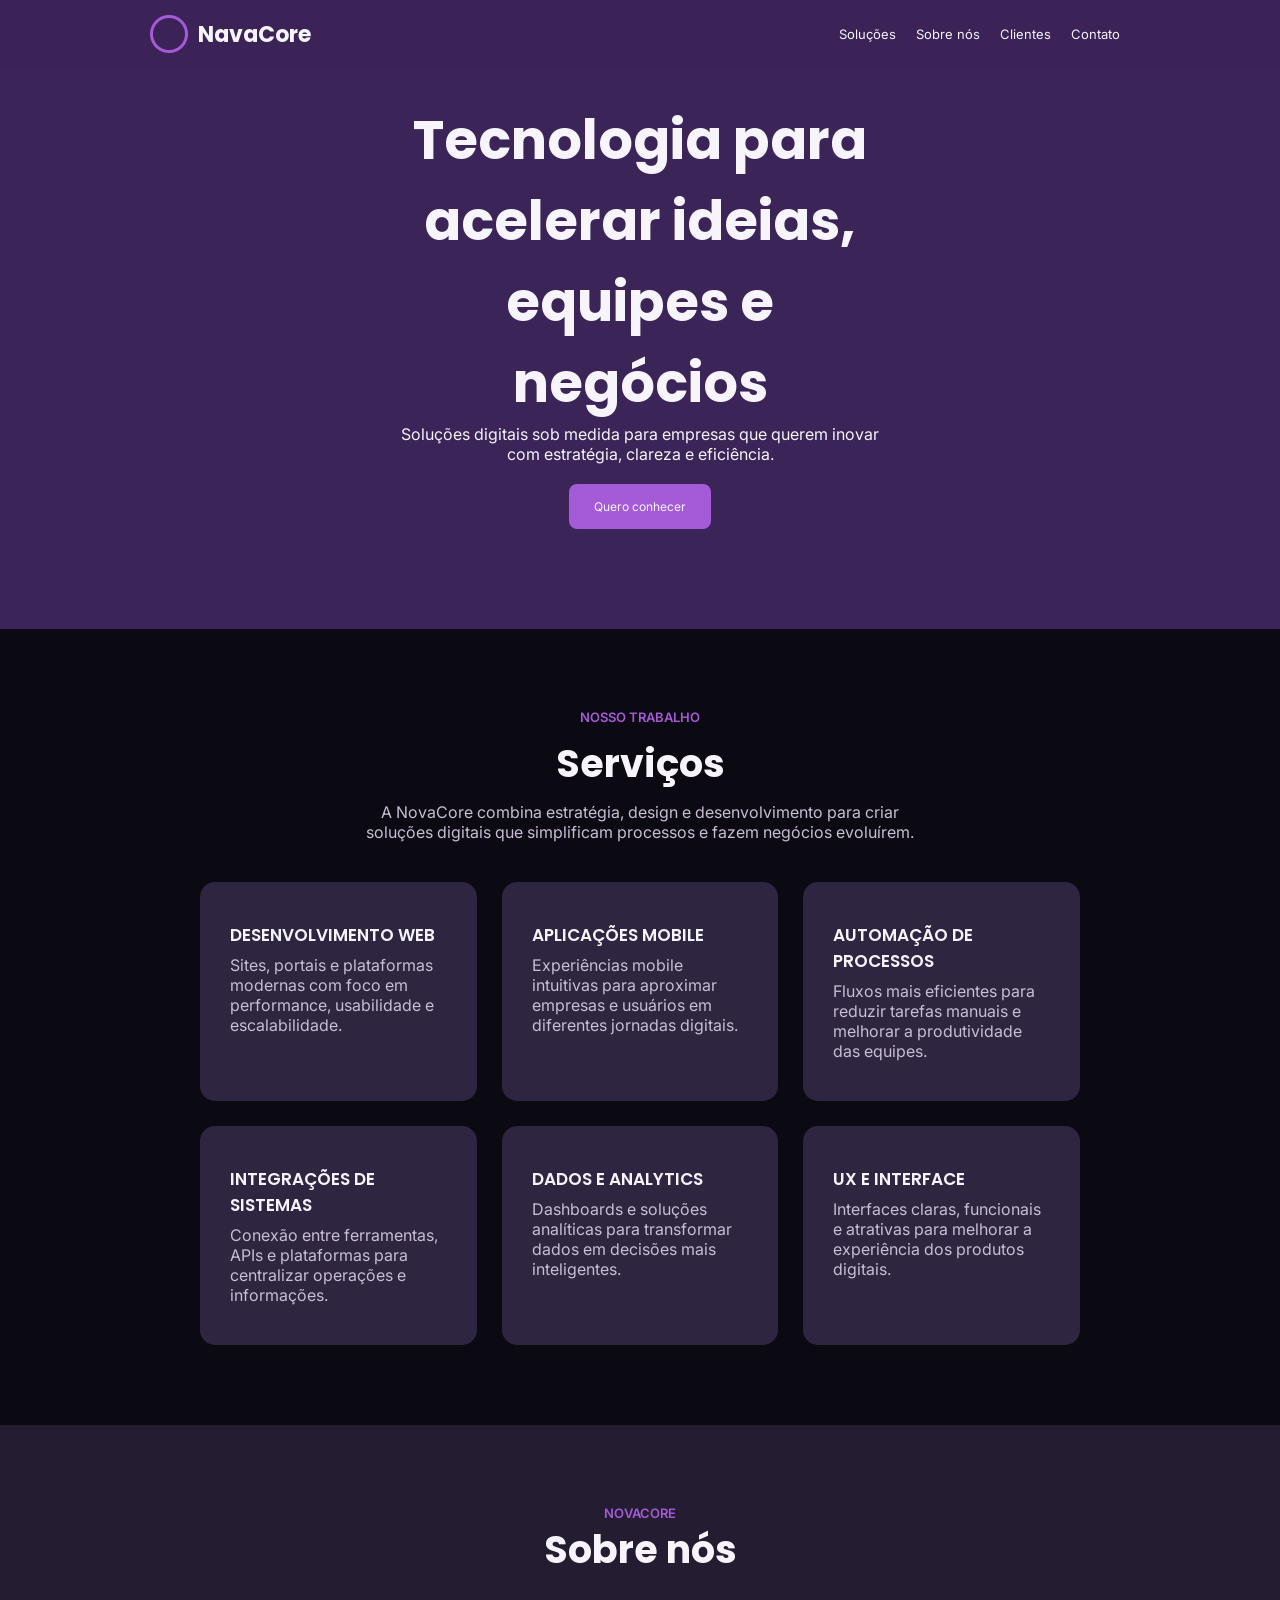
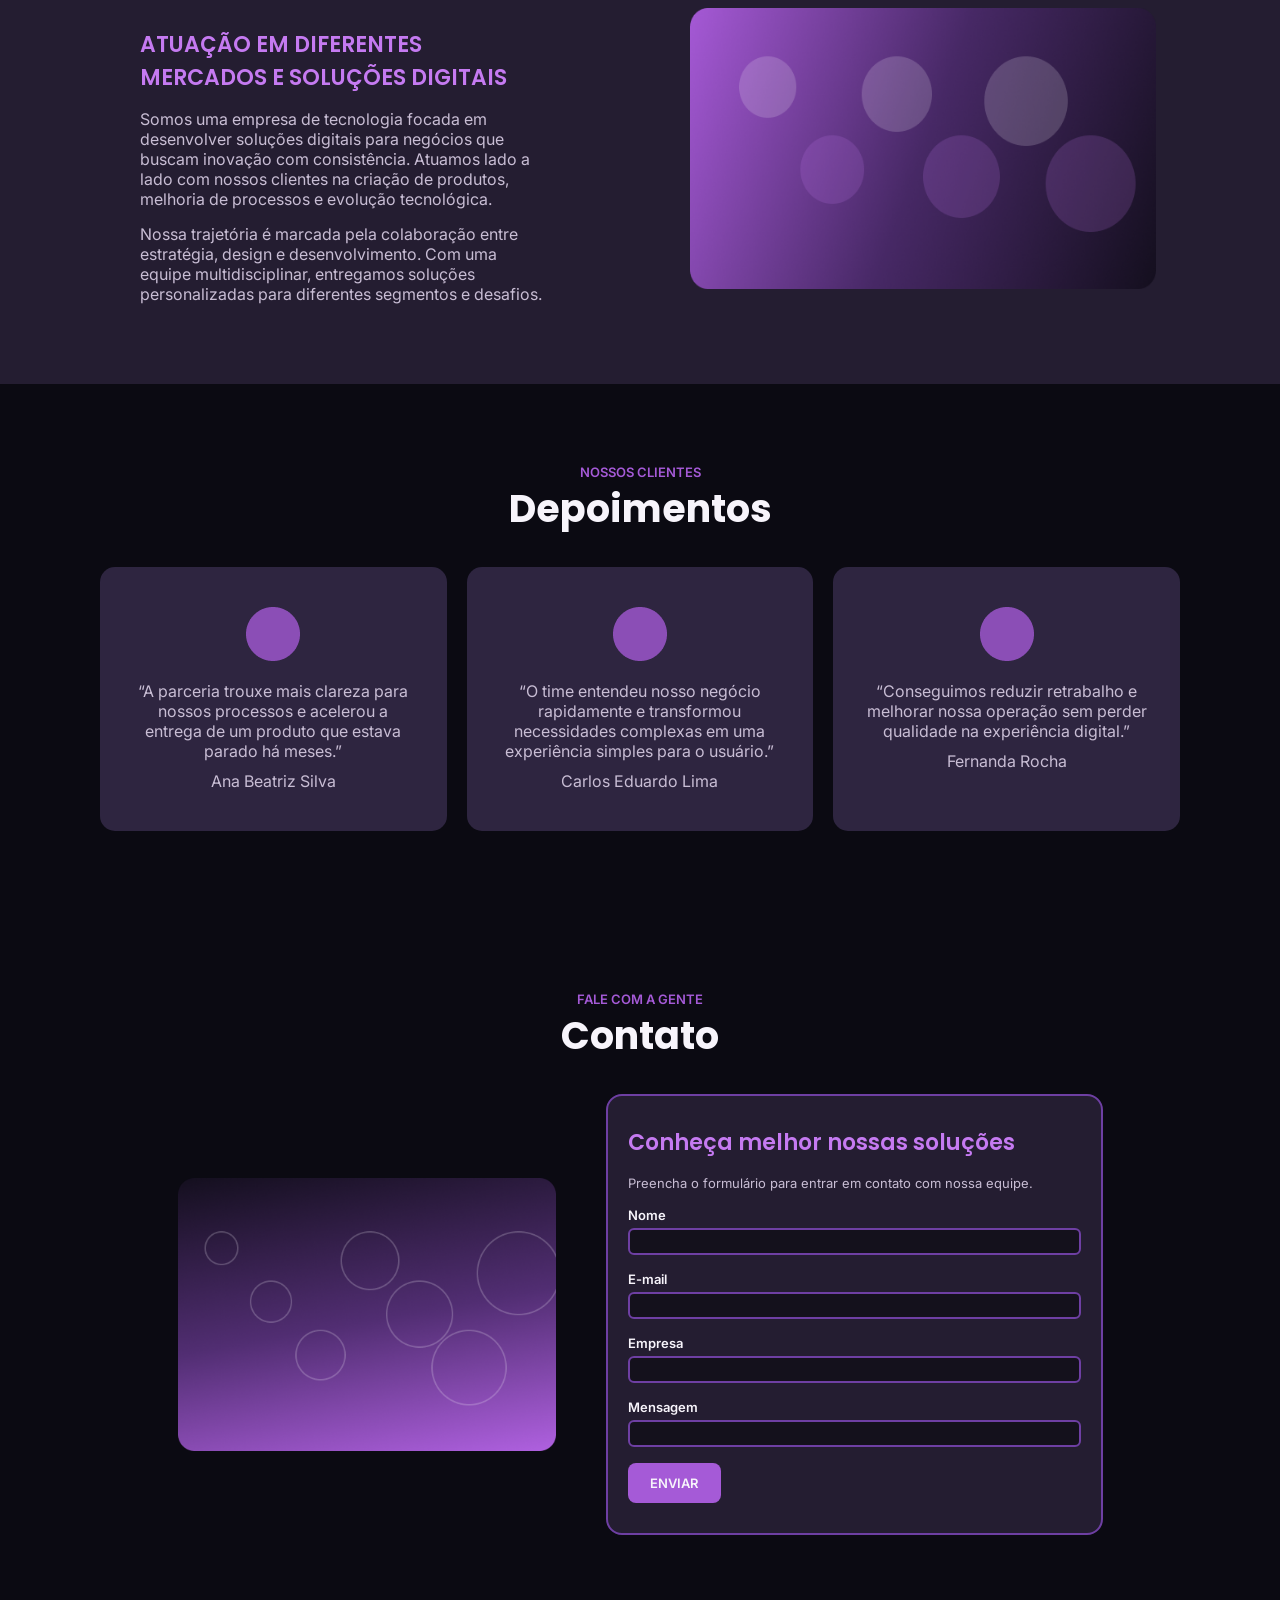
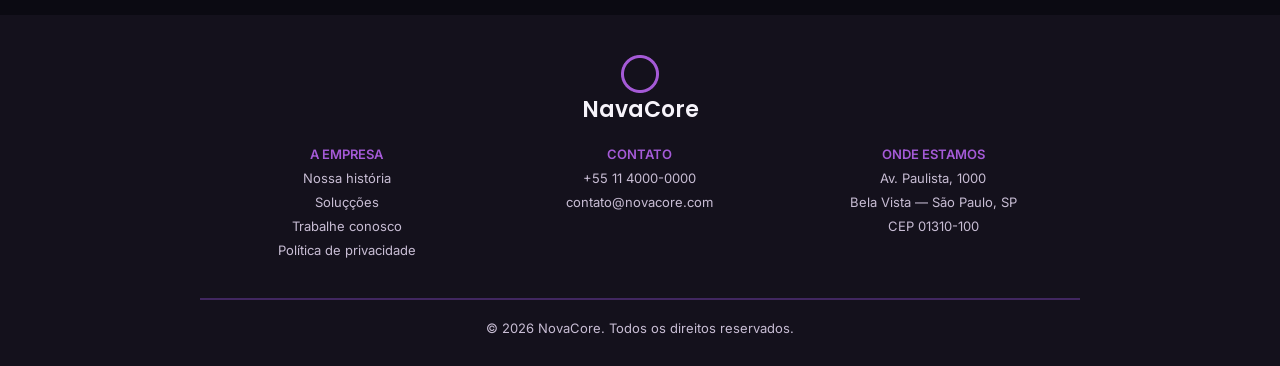
==== Responsividade/index.html @ ef276ce4 "Atividade de Responsividade" ====
<!DOCTYPE html>
<html lang="pt-br">

<head>
    <meta charset="UTF-8">
    <meta name="viewport" content="width=device-width, initial-scale=1.0">
    <link rel="stylesheet" href="./css/style.css">
    <title>teste</title>
</head>

<body>

    <header class="cabecalho">
        <div class="cabecalho-titulo">
            <img class="cabecalho-image" src="./image/Ellipse.png" alt="Image Ellipse">
            <h1 class="cabecalho-texto">NavaCore</h1>
        </div>
        <div class="cabecalho-links">
            <a class="cabecalho-botao" href="#servicos">Soluções</a>
            <a class="cabecalho-botao" href="#sobre">Sobre nós</a>
            <a class="cabecalho-botao" href="#depoimentos">Clientes</a>
            <a class="cabecalho-botao" href="#contato">Contato</a>
        </div>

    </header>

    <main class="container-pricipal">

        <section id="hero" class="container-hero">
            <div class="hero-conteudo">
                <h1 class="hero-titulo">Tecnologia para acelerar ideias,</h1>
                <h1 class="hero-titulo">equipes e negócios</h1>
                <p class="hero-paragrafo">Soluções digitais sob medida para empresas que querem inovar com estratégia,
                    clareza e eficiência.</p>
                <a class="hero-botao botao" href="#">Quero conhecer</a>
            </div>
        </section>

        <section id="servicos" class="container-servicos">
            <div class="servicos-conteudo">
                <div class="container-conteudo">
                    <h3 class="servicos-titulo">NOSSO TRABALHO</h3>
                    <h2 class="servicos-servicos">Serviços</h2>
                    <p class="servicos-paragrafo">A NovaCore combina estratégia, design e desenvolvimento para criar
                        soluções digitais que simplificam processos e fazem negócios evoluírem.</p>
                </div>
                <div class="container-card">
                    <div class="servicos-card">
                        <h2 class="card-titulo">DESENVOLVIMENTO WEB</h2>
                        <p class="card-paragrafo">Sites, portais e plataformas modernas com foco em performance, usabilidade e escalabilidade.</p>
                    </div>
                    <div class="servicos-card">
                        <h2 class="card-titulo">APLICAÇÕES MOBILE</h2>
                        <p class="card-paragrafo">Experiências mobile intuitivas para aproximar empresas e usuários em diferentes jornadas digitais.</p>
                    </div>
                    <div class="servicos-card">
                        <h2 class="card-titulo">AUTOMAÇÃO DE PROCESSOS</h2>
                        <p class="card-paragrafo">Fluxos mais eficientes para reduzir tarefas manuais e melhorar a produtividade das equipes.</p>
                    </div>
                    <div class="servicos-card">
                        <h2 class="card-titulo">INTEGRAÇÕES DE SISTEMAS</h2>
                        <p class="card-paragrafo">Conexão entre ferramentas, APIs e plataformas para centralizar operações e informações.</p>
                    </div>
                    <div class="servicos-card">
                        <h2 class="card-titulo">DADOS E ANALYTICS</h2>
                        <p class="card-paragrafo">Dashboards e soluções analíticas para transformar dados em decisões mais inteligentes.</p>
                    </div>
                    <div class="servicos-card">
                        <h2 class="card-titulo">UX E INTERFACE</h2>
                        <p class="card-paragrafo">Interfaces claras, funcionais e atrativas para melhorar a experiência dos produtos digitais.</p>
                    </div>
                </div>

            </div>
        </section>

        <section id="sobre" class="container-sobre">
            <div class="sobre-conteudo">
                <h3 class="servicos-titulo">NOVACORE</h3>
                <h2 class="servicos-servicos">Sobre nós</h2>
            </div>
            
            <div class="sobre-texto">
                <div>
                    <h2 class="texto-titulo">ATUAÇÃO EM DIFERENTES MERCADOS E SOLUÇÕES DIGITAIS</h2>
                    <p class="servicos-paragrafo ">Somos uma empresa de tecnologia focada em desenvolver soluções digitais para negócios que buscam inovação com consistência. Atuamos lado a lado com nossos clientes na criação de produtos, melhoria de processos e evolução tecnológica.</p>
                    <p class="servicos-paragrafo ">Nossa trajetória é marcada pela colaboração entre estratégia, design e desenvolvimento. Com uma equipe multidisciplinar, entregamos soluções personalizadas para diferentes segmentos e desafios.</p>
                </div>
                <img src="./image/Team collaboration.png" alt="imagem de um card roxo">
            </div>
        </section>

        <section id="depoimentos" class="container-depoimentos">
            <div class="sobre-conteudo sobre-depoimeto">
                <h3 class="servicos-titulo">NOSSOS CLIENTES</h3>
                <h2 class="servicos-servicos">Depoimentos</h2>
            </div>
            <div class="depoimentos-cards-container">
                <div class="servicos-card depoimentos-card">
                    <img class="card-imagem" src="./image/Ellipse2.png" alt="imagem esfera roxa">
                    <p class="card-paragrafo">“A parceria trouxe mais clareza para nossos processos e acelerou a entrega de um produto que estava parado há meses.”</p>
                    <p class="nome card-paragrafo">Ana Beatriz Silva</p>
                </div>
                <div class="servicos-card depoimentos-card">
                    <img class="card-imagem" src="./image/Ellipse2.png" alt="imagem esfera roxa">
                    <p class="card-paragrafo">“O time entendeu nosso negócio rapidamente e transformou necessidades complexas em uma experiência simples para o usuário.”</p>
                    <p class="nome card-paragrafo">Carlos Eduardo Lima</p>
                </div>
                <div class="servicos-card depoimentos-card">
                    <img class="card-imagem" src="./image/Ellipse2.png" alt="imagem esfera roxa">
                    <p class="card-paragrafo">“Conseguimos reduzir retrabalho e melhorar nossa operação sem perder qualidade na experiência digital.”</p>
                    <p class="nome card-paragrafo">Fernanda Rocha</p>
                </div>
            </div>
        </section>

        <section id="contato" class="container-depoimentos container-contato">
            <div class="sobre-conteudo sobre-depoimeto">
                <h3 class="servicos-titulo">FALE COM A GENTE</h3>
                <h2 class="servicos-servicos">Contato</h2>
            </div>
            <div class="container-form">
                <img class="form-card" src="./image/Contact.png" alt="card roxo">
                <div class="formulario">
                    <h2>Conheça melhor nossas soluções</h2>
                    <p>Preencha o formulário para entrar em contato com nossa equipe.</p>
                    <div class="formulario-input">
                        <h3>Nome</h3>
                        <input class="form-input" type="text">
                    </div>
                    <div class="formulario-input">
                        <h3>E-mail</h3>
                        <input class="form-input" type="text">
                    </div>
                    <div class="formulario-input">
                        <h3>Empresa</h3>
                        <input class="form-input" type="text">
                    </div>
                    <div class="formulario-input">
                        <h3>Mensagem</h3>
                        <input class="form-input" type="text">
                    </div>
                    <button class="hero-botao botao">ENVIAR</button>
                </div>
            </div>
        </section>

    </main>

    <footer class="rodape">
        <div class="rodape-titulo">
            <img class="rodape-image" src="./image/Ellipse.png" alt="Image Ellipse">
            <h1 class="rodape-texto">NavaCore</h1>
        </div>
        <div class="rodape-conteudo">
            <div class="rodape-coluna">
                <h3>A EMPRESA</h3>
                <a href="#">Nossa história</a>
                <a href="#">Soluçções</a>
                <a href="#">Trabalhe conosco</a>
                <a href="#">Política de privacidade</a>
            </div>
            <div class="rodape-coluna">
                <h3>CONTATO</h3>
                <p>+55 11 4000-0000</p>
                <p>contato@novacore.com</p>
            </div>
            <div class="rodape-coluna">
                <h3>ONDE ESTAMOS</h3>
                <p>Av. Paulista, 1000</p>
                <p>Bela Vista — São Paulo, SP</p>
                <p>CEP 01310-100</p>
            </div>
        </div>
        <div class="linha"></div>
        <p class="direitos">© 2026 NovaCore. Todos os direitos reservados.</p>
    </footer>

</body>

</html>
---- Responsividade/css/style.css ----
@import url('https://fonts.googleapis.com/css2?family=Inter:ital,opsz,wght@0,14..32,100..900;1,14..32,100..900&family=Poppins:ital,wght@0,100;0,200;0,300;0,400;0,500;0,600;0,700;0,800;0,900;1,100;1,200;1,300;1,400;1,500;1,600;1,700;1,800;1,900&display=swap');

* {
    margin: 0;
    padding: 0;
}
html {
    scroll-behavior: smooth;
}

.cabecalho {
    position: fixed;
    top: 0;
    left: 0;
    width: 100%;
    z-index: 1000;
    display: flex;
    justify-content: space-between;
    background-color: #3b2458ba;
    padding: 15px 150px;
    align-items: center;
    box-sizing: border-box;
    


    .cabecalho-titulo {
        display: flex;
        flex-direction: row;
        align-items: center;
    }

    .cabecalho-image {
        width: 65%;
        height: 65%;
        margin-right: 10px;
    }

    .cabecalho-texto {
        font-size: 22px;
        font-family: "Poppins", sans-serif;
        color: #F7F4FB;
    }

    .cabecalho-links {
        display: flex;
    }

    .cabecalho-botao {
        font-family: "Inter", sans-serif;
        color: #F7F4FB;
        text-decoration: none; 
        padding: 0 10px;
        font-size: 13px;
    }

    .cabecalho-botao:hover {
        color: #0B0A12;
    }
}

.container-hero {
    background-color: #3B2458;
}

.hero-conteudo {
    display: flex;
    flex-direction: column;
    justify-content: center;
    align-items: center;
    margin: 0 400px;
    text-align: center;
    padding: 100px 0;
}

.hero-titulo {
    font-family: "Poppins", sans-serif;
    color: #F7F4FB;
    font-size: 54px;
    padding: 0;
    margin: 0;
}

.hero-paragrafo {
    font-family: "Inter", sans-serif;
    color: #F7F4FB;
    font-size: 16px;
}

.hero-botao {
    font-family: "Inter", sans-serif;
    font-size: 12px;
    text-decoration: none;
    color: #F7F4FB;
    background-color: #A55AD7;
    margin-top: 20px;
    padding: 15px 25px;
    border-radius: 8px;
}

.hero-botao:hover {
    background-color: #51235f;
}


.container-servicos {
    background-color: #0B0A12;
    padding: 80px 100px;
}

.container-conteudo {
    display: flex;
    flex-direction: column;
    text-align: center;
    padding: 0 250px 40px;
    gap: 10px;
}

.servicos-titulo {
    color: #A55AD7;
    font-family: "Inter", sans-serif;
    font-weight: 600;
    font-size: 13px;
}

.servicos-servicos {
    color: #F7F4FB;
    font-family: "Poppins", sans-serif;
    font-weight: 700;
    font-size: 38px;
}

.servicos-paragrafo {
    color: #C8BDD4;
    font-family: "Inter", sans-serif;
    font-weight: 400;
    font-size: 16px;
}

.container-card {
    display: grid;
    grid-template-columns: repeat(3, 1fr);
    grid-template-rows: repeat(2, 1fr);
    gap: 25px;
    margin: 0 100px;
}

.servicos-card {
    padding: 40px 30px;
    background-color: #2E2540;
    border-radius: 15px;
}

.card-titulo {
    color: #F7F4FB;
    font-family: "Poppins", sans-serif;
    font-weight: 600;
    font-size: 17px;
    margin-bottom: 7px;
}

.card-paragrafo {
    color: #C8BDD4;
    font-family: "Inter", sans-serif;
    font-weight: 400;
    font-size: 16px;
}

.container-sobre{
    background-color: #241D31;
    padding: 80px 100px;
}

.sobre-conteudo {
    display: flex;
    flex-direction: column;
    text-align: center;
}


.sobre-texto {
    margin-top: 30px;
    display: grid;
    grid-template-columns: repeat(2, 1fr);
    gap: 100px;

    img {
        width: 95%;
        height: 95%;
    }
}

.sobre-texto div {
    display: flex;
    flex-direction: column;
    gap: 15px;
    margin: 20px 40px 0;

}

.texto-titulo {
    color: #C57AF1;
    font-family: "Poppins", sans-serif;
    font-weight: 600;
    font-size: 22px;
}

.container-depoimentos {
    background-color: #0B0A12;
    padding: 80px 100px;
}

.sobre-depoimeto {
    margin-bottom: 30px;
}

.depoimentos-cards-container {
    display: grid;
    grid-template-columns: repeat(3, 1fr);
    text-align: center;
    gap: 20px;
}

.depoimentos-card {
    display: flex;
    flex-direction: column;
    align-items: center;
    padding: 40px 30px;
    gap: 10px;
}

.card-imagem {
    margin-bottom: 10px;
}

.container-form {
    display: flex;
    gap: 30px;

}

.container-form {
    display: flex;
    flex-direction: row;
    justify-content: center;
    align-items: center;
    gap: 50px;

    .form-card {
        width: 35%;
        height: 35%;
    }
}

.formulario {
    display: flex;
    flex-direction: column;
    background-color: #241D31;
    padding: 30px 20px;
    gap: 16px;
    border-radius: 16px;
    border: 2px solid #6E3FA3;

    h2 {
        color: #C57AF1;
        font-family: "Poppins",sans-serif;
        font-weight: 600;
        font-size: 22px;
    }

    p {
        color: #C8BDD4;
        font-family: "Inter",sans-serif;
        font-weight: 400;
        font-size: 13px;
    }

    .formulario-input h3 {
        color: #F7F4FB;
        font-family: "Inter",sans-serif;
        font-weight: 600;
        font-size: 13px;
        margin-bottom: 5px;
    }

    .form-input {
        border: 2px solid #6E3FA3;
        border-radius: 6px;
        padding: 4px 140px;
        background-color: #14111C;
    }
    .botao {
        font-size: 13px;
        font-weight: 600;
        margin-top: 0;
        padding: 12px 0;
        margin: 0 360px 0 0;
        border: none;
        cursor: pointer;
    }
}

.rodape {
    background-color: #14111C;
    padding: 10px 200px;
    text-align: center;
    
    .rodape-titulo {
        display: flex;
        flex-direction: column;
        align-items: center;
        padding: 30px 0 20px;
    }

    .rodape-image {
        max-width: 100px;
    }

    .rodape-texto {
        font-size: 22px;
        font-family: "Poppins", sans-serif;
        color: #F7F4FB;
        font-weight: 600;
    }

    .rodape-conteudo {
        display: grid;
        grid-template-columns: repeat(3, 1fr);
        text-align: center;
    }

    .rodape-coluna {
        display: flex;
        flex-direction: column;
        gap: 8px;

        a {
            color: #C8BDD4;
            font-family: "Inter",sans-serif;
            font-weight: 400;
            font-size: 13px;
            text-decoration: none;
        }

        a:hover {
           color: #51235f;
        }
    }

    h3 {
        color: #A55AD7;
        font-size: 13px;
        font-family: "Inter", sans-serif;
        font-weight: 600;
    }

    p {
        color: #C8BDD4;
        font-size: 13px;
        font-family: "Inter", sans-serif;
        font-weight: 400;
    }

    .linha {
        margin-top: 40px;
        border: 0.001px solid #6e3fa381;
    }

    .direitos {
        padding: 20px 0;
    }
}
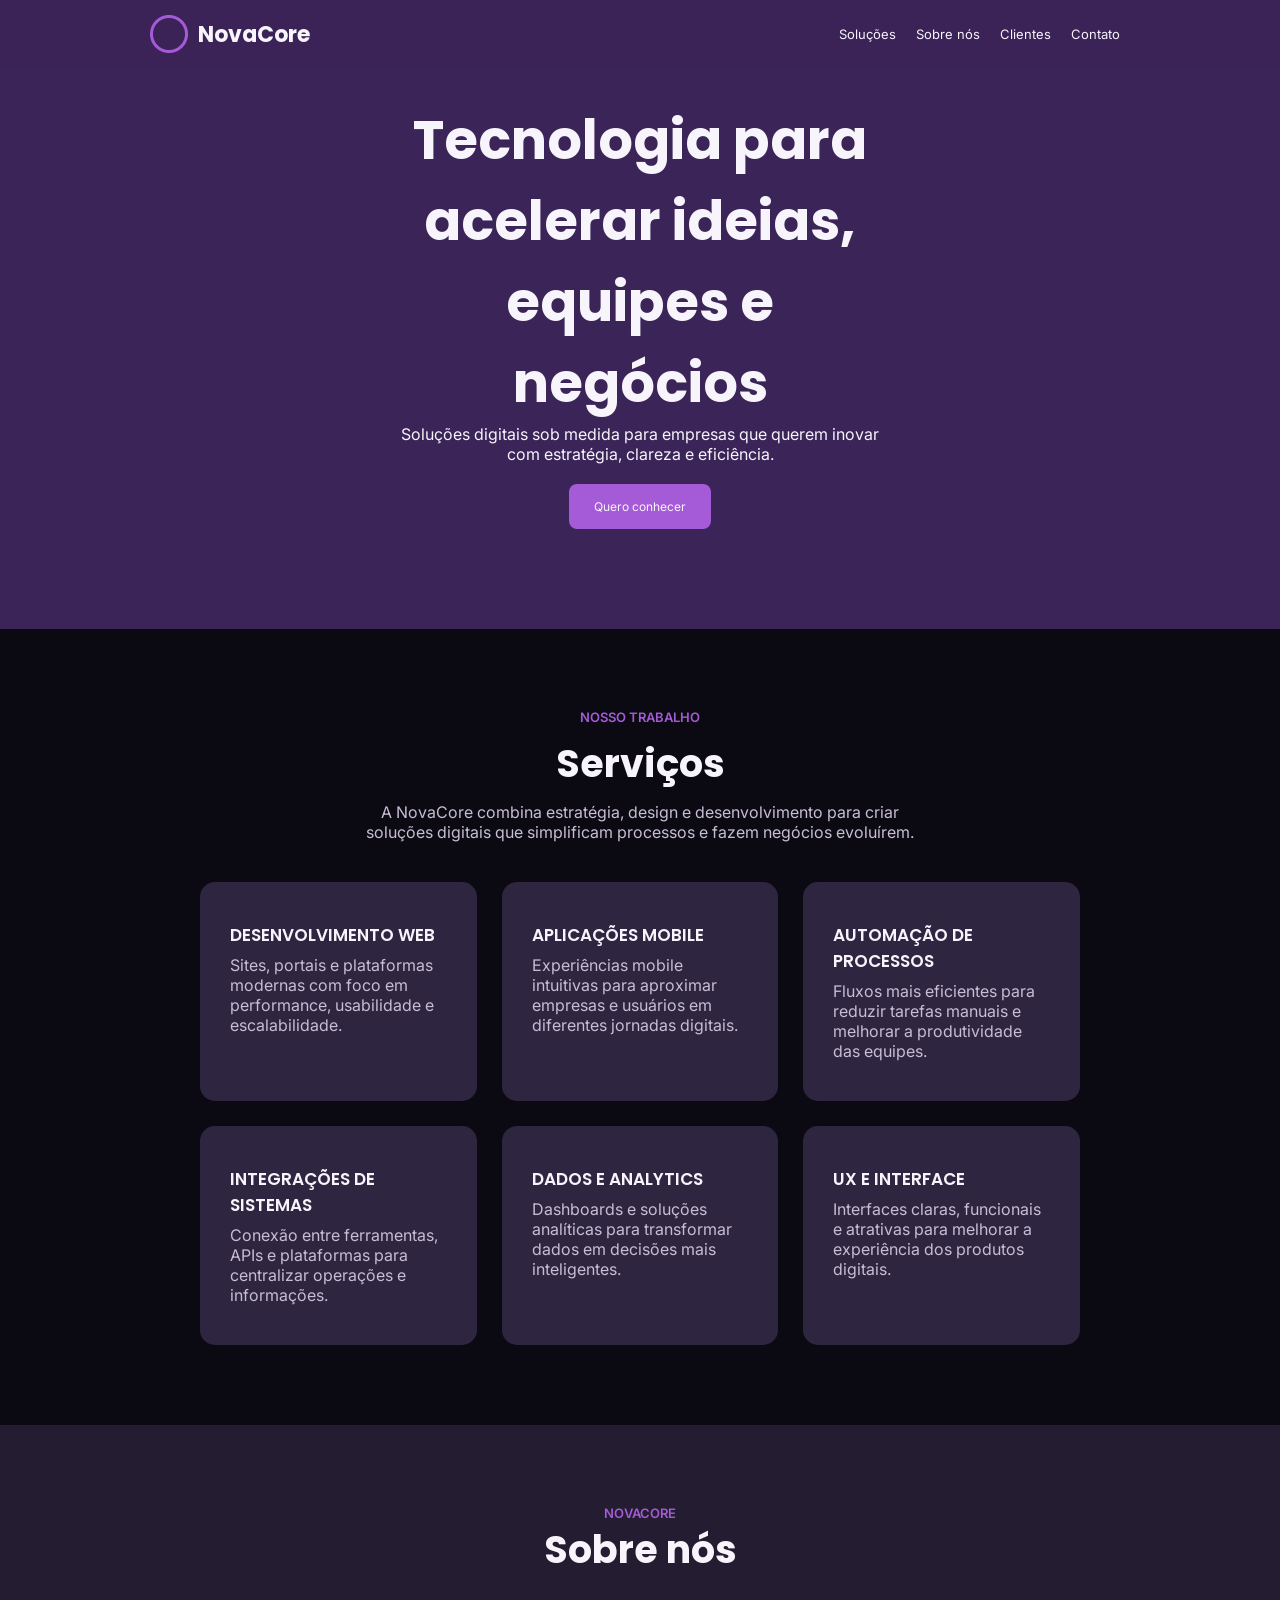
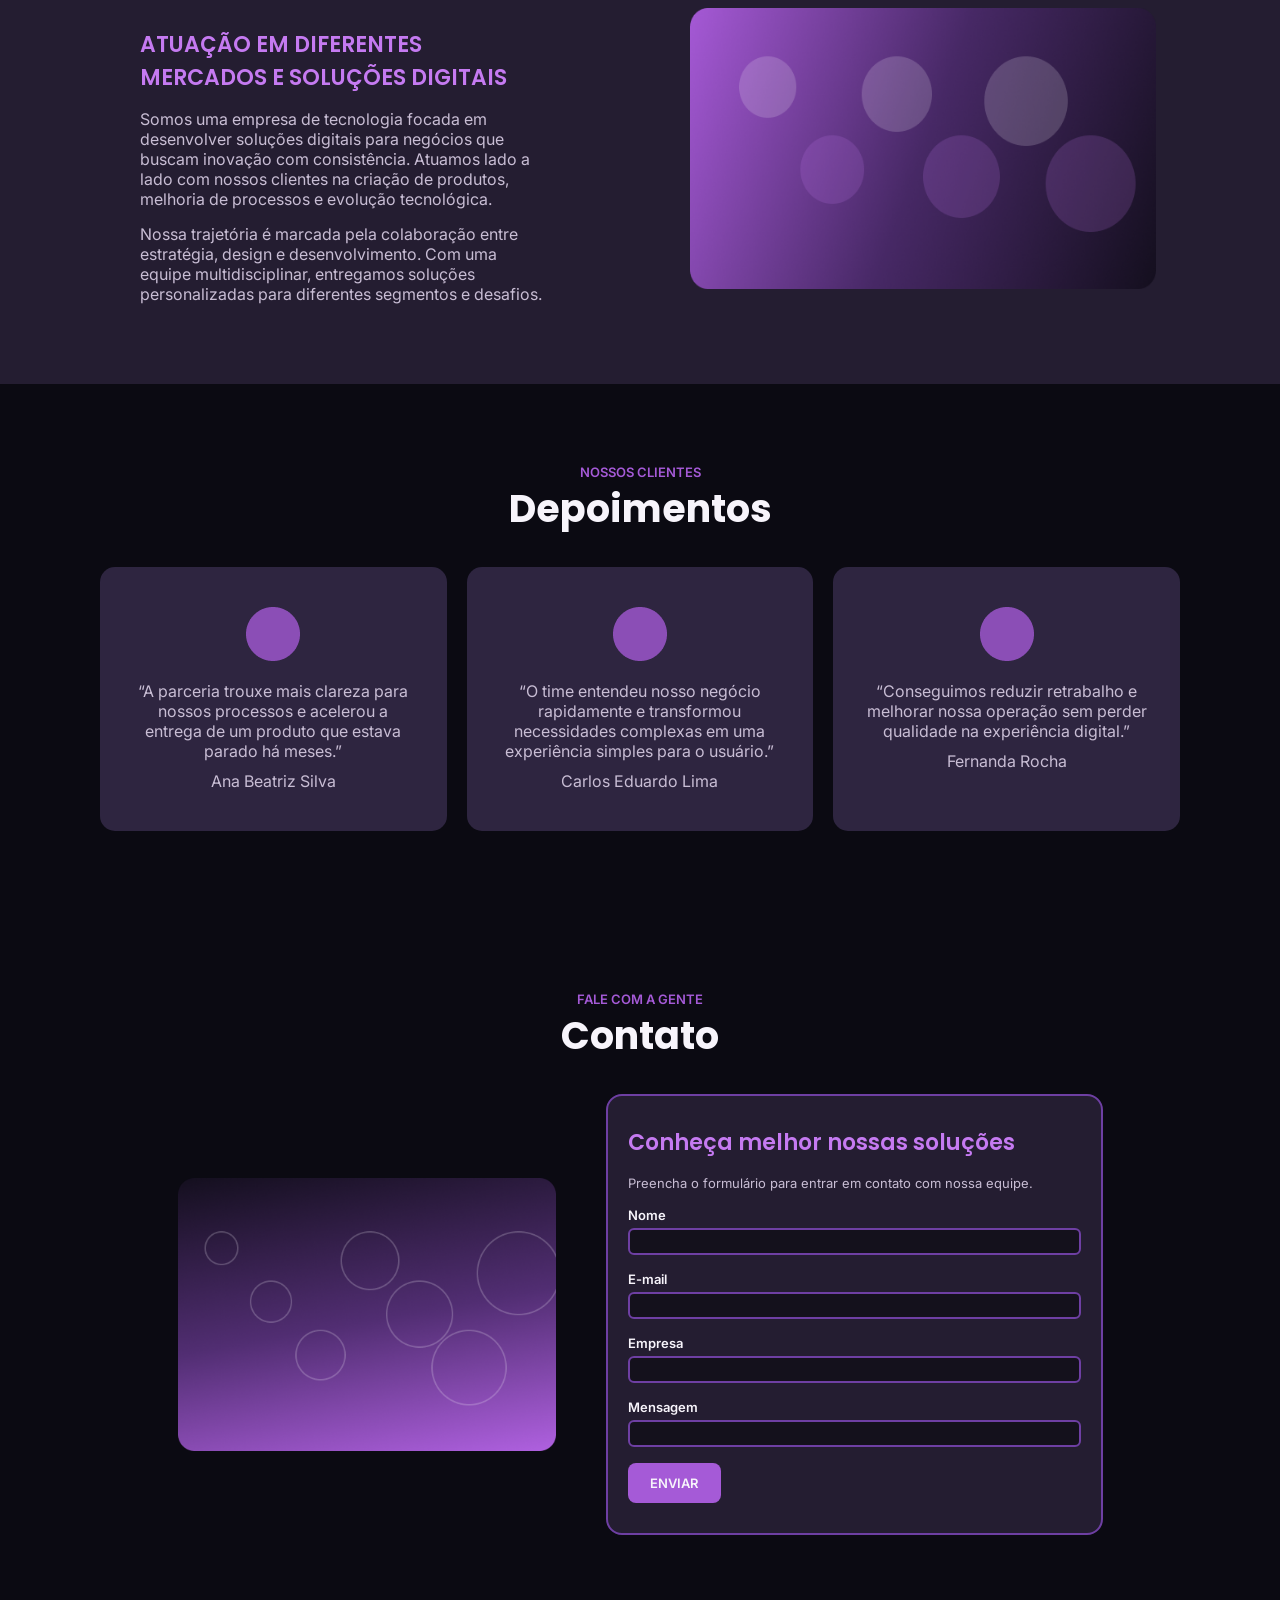
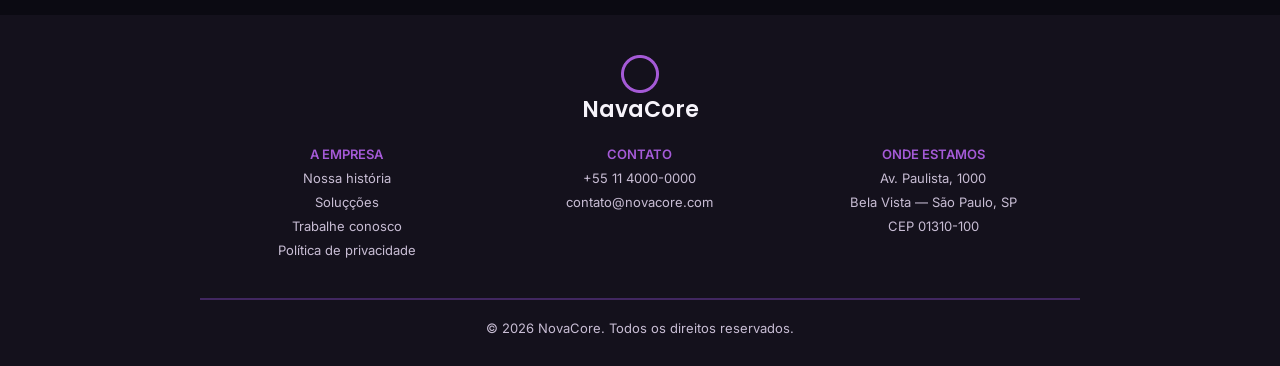
==== commit 51ffa97c: "fix: correção do titulo principal" ====
--- a/Responsividade/index.html
+++ b/Responsividade/index.html
@@ -5,7 +5,7 @@
     <meta charset="UTF-8">
     <meta name="viewport" content="width=device-width, initial-scale=1.0">
     <link rel="stylesheet" href="./css/style.css">
-    <title>teste</title>
+    <title>Responsividade</title>
 </head>
 
 <body>
@@ -13,7 +13,7 @@
     <header class="cabecalho">
         <div class="cabecalho-titulo">
             <img class="cabecalho-image" src="./image/Ellipse.png" alt="Image Ellipse">
-            <h1 class="cabecalho-texto">NavaCore</h1>
+            <h1 class="cabecalho-texto">NovaCore</h1>
         </div>
         <div class="cabecalho-links">
             <a class="cabecalho-botao" href="#servicos">Soluções</a>
@@ -45,32 +45,31 @@
                         soluções digitais que simplificam processos e fazem negócios evoluírem.</p>
                 </div>
                 <div class="container-card">
-                    <div class="servicos-card">
+                    <div class="servicos-card card-a">
                         <h2 class="card-titulo">DESENVOLVIMENTO WEB</h2>
                         <p class="card-paragrafo">Sites, portais e plataformas modernas com foco em performance, usabilidade e escalabilidade.</p>
                     </div>
-                    <div class="servicos-card">
+                    <div class="servicos-card card-b">
                         <h2 class="card-titulo">APLICAÇÕES MOBILE</h2>
                         <p class="card-paragrafo">Experiências mobile intuitivas para aproximar empresas e usuários em diferentes jornadas digitais.</p>
                     </div>
-                    <div class="servicos-card">
+                    <div class="servicos-card card-c">
                         <h2 class="card-titulo">AUTOMAÇÃO DE PROCESSOS</h2>
                         <p class="card-paragrafo">Fluxos mais eficientes para reduzir tarefas manuais e melhorar a produtividade das equipes.</p>
                     </div>
-                    <div class="servicos-card">
+                    <div class="servicos-card card-d">
                         <h2 class="card-titulo">INTEGRAÇÕES DE SISTEMAS</h2>
                         <p class="card-paragrafo">Conexão entre ferramentas, APIs e plataformas para centralizar operações e informações.</p>
                     </div>
-                    <div class="servicos-card">
+                    <div class="servicos-card card-e">
                         <h2 class="card-titulo">DADOS E ANALYTICS</h2>
                         <p class="card-paragrafo">Dashboards e soluções analíticas para transformar dados em decisões mais inteligentes.</p>
                     </div>
-                    <div class="servicos-card">
+                    <div class="servicos-card card-f">
                         <h2 class="card-titulo">UX E INTERFACE</h2>
                         <p class="card-paragrafo">Interfaces claras, funcionais e atrativas para melhorar a experiência dos produtos digitais.</p>
                     </div>
                 </div>
-
             </div>
         </section>
 
--- a/Responsividade/css/style.css
+++ b/Responsividade/css/style.css
@@ -21,8 +21,6 @@
     align-items: center;
     box-sizing: border-box;
     
-
-
     .cabecalho-titulo {
         display: flex;
         flex-direction: row;
@@ -369,3 +367,203 @@
         padding: 20px 0;
     }
 }
+
+@media(max-width:480px) {
+    .cabecalho {
+        padding: 10px 20px;
+
+        .cabecalho-links {
+            display: none;
+        }
+    }
+
+    .container-hero {
+
+        .hero-conteudo {
+            margin: 0 20px;
+            padding: 60px 0;
+        }
+
+        .hero-titulo {
+            font-size: 20px;
+        }
+
+        .hero-paragrafo {
+            font-size: 14px;
+        }
+    }
+
+    .container-servicos {
+        padding: 60px 20px;
+        box-sizing: border-box;
+    }
+
+    .container-conteudo {
+        padding: 0 20px 40px;
+    }
+
+    .servicos-titulo {
+        font-size: 13px;
+    }
+
+    .servicos-servicos {
+        font-size: 28px;
+    }
+
+    .servicos-paragrafo {
+        font-size: 14px;
+    }
+
+    .container-card {
+        display: grid;
+        grid-template-columns: 160px 160px;
+        grid-template-rows: repeat(3, 1fr);
+        gap: 20px;
+        margin: 0 8px;     
+    }
+
+    .servicos-card {
+        padding: 30px 10px;
+        margin: auto;
+    }
+
+    .card-titulo {
+        font-size: 15px;
+        text-align: center;
+    }
+
+    .card-paragrafo {
+        font-size: 14px;
+    }
+
+    .container-sobre{
+        .sobre-texto div {grid-area: a;}
+        .sobre-texto img {grid-area: b;}
+
+        padding: 50px 0;
+
+        .sobre-conteudo {
+            display: flex;
+            flex-direction: column;
+        }
+
+        .sobre-texto {
+            margin-top: 0px;
+            display: grid;
+            grid-template-columns: 1fr;
+            grid-template-rows: 150px 280px;
+            grid-template-areas:
+            "b"
+            "a";
+            gap: 5px;
+
+            
+            img {
+                margin-left: 50px;
+                width: 75%;
+                height: 100%;
+            }
+
+            div {
+                display: grid;
+                flex-direction: column;
+                gap: 10px;
+                margin: 0 10px;
+                padding: 0 20px;
+            }
+        }
+
+        .texto-titulo {
+            text-align: center;
+            font-weight: 600;
+            font-size: 20px;
+        }
+    }
+
+    .container-depoimentos {
+        padding: 60px 40px;
+
+        .depoimentos-cards-container {
+            grid-template-columns: repeat(1, 1fr);
+        }
+    }
+
+    .container-form {
+        .form-card { grid-area: a; }
+        .formulario{ grid-area: b; }
+
+        display: grid;
+        grid-template-rows: 250px 250px;
+        grid-template-columns: repeat(1, 1fr);
+        gap: 150px;
+        grid-template-areas:
+        "b"
+        "a";
+        
+        .form-card {
+            width: 100%;
+            height: 100%;
+        }
+
+        .formulario {
+
+            h2 {
+                font-size: 20px;
+            }
+
+            .form-input {
+                padding: 4px 60px;
+            }
+
+            .botao {
+                margin: 0 180px 0 0;
+            }
+        }
+    }
+
+    .rodape {
+        padding: 10px 20px;
+        text-align: center;
+        
+        .rodape-titulo {
+            display: flex;
+            flex-direction: column;
+            align-items: center;
+            padding: 30px 0 20px;
+        }
+
+        .rodape-image {
+            max-width: 100px;
+        }
+
+        .rodape-texto {
+            font-size: 22px;
+        }
+
+        .rodape-conteudo {
+            display: grid;
+            grid-template-columns: repeat(1, 1fr);
+            text-align: center;
+            gap: 25px;
+        }
+
+        .rodape-coluna {
+            display: flex;
+            flex-direction: column;
+            gap: 8px;
+
+            a {
+                font-size: 16px;
+                text-decoration: none;
+            }
+        }
+
+        h3 {
+            font-size: 18px;
+        }
+
+        p {
+            font-size: 16px;
+        }
+    }
+}
